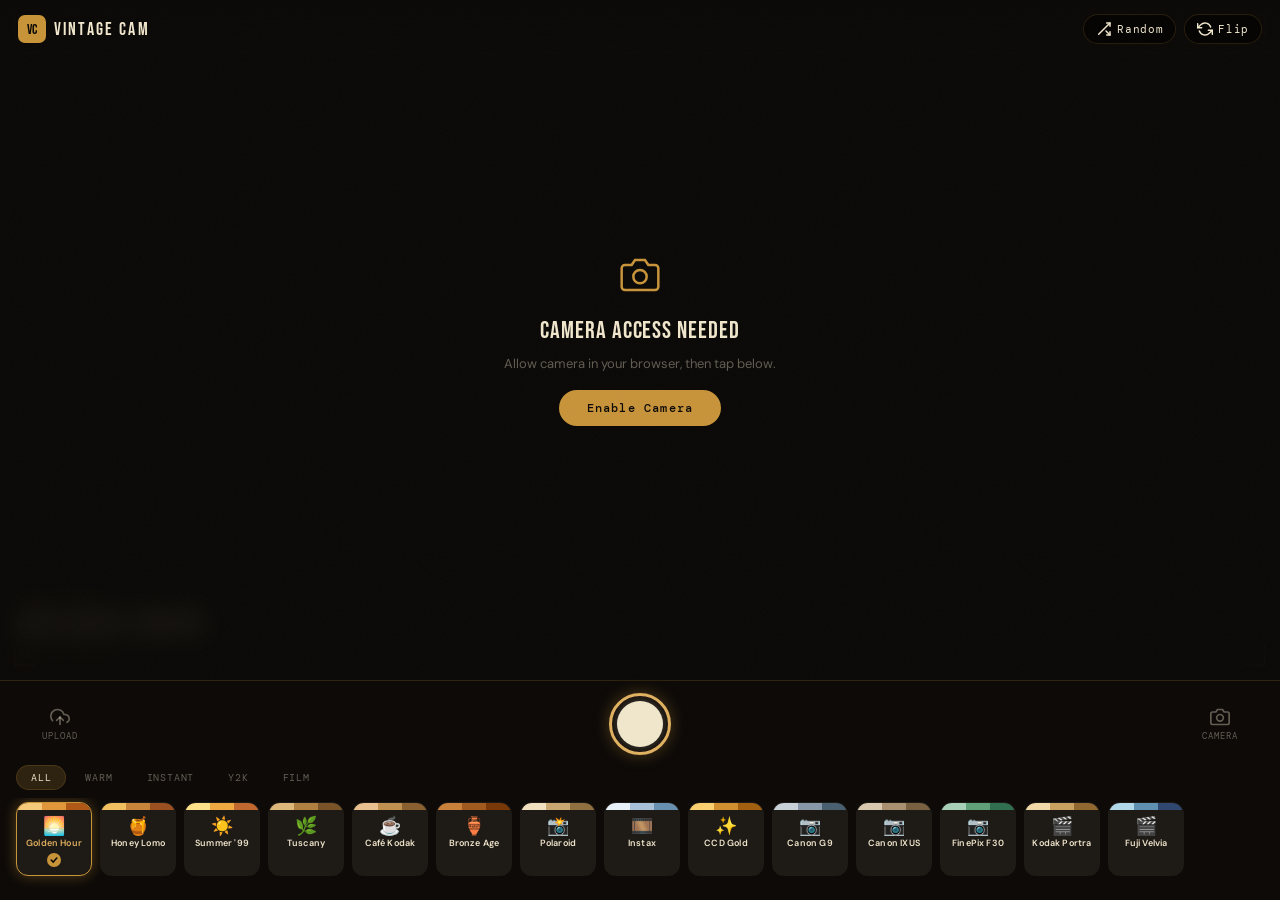
==== index.html @ 3b44c675 "Initial commit - vintage camera studio" ====
<!DOCTYPE html>
<html lang="en">
<head>
  <meta charset="UTF-8">
  <meta name="viewport" content="width=device-width, initial-scale=1.0, maximum-scale=1.0, user-scalable=no, viewport-fit=cover">
  <meta name="theme-color" content="#0c0a08">
  <meta name="apple-mobile-web-app-capable" content="yes">
  <meta name="apple-mobile-web-app-status-bar-style" content="black-translucent">
  <meta name="apple-mobile-web-app-title" content="VintageCam">
  <meta name="mobile-web-app-capable" content="yes">
  <title>Vintage Camera Studio</title>
  <link rel="manifest" href="manifest.json">
  <link rel="apple-touch-icon" href="icons/icon-192.png">
  <link rel="icon" href="icons/icon.svg" type="image/svg+xml">
  <link rel="preconnect" href="https://fonts.googleapis.com">
  <link rel="preconnect" href="https://fonts.gstatic.com" crossorigin>
  <link href="https://fonts.googleapis.com/css2?family=Bebas+Neue&family=DM+Mono:wght@400;500&family=DM+Sans:wght@300;400;500;600&display=swap" rel="stylesheet">
  <link rel="stylesheet" href="styles.css">
</head>
<body>

  <!-- Shutter flash -->
  <div id="flash" class="flash-overlay" aria-hidden="true"></div>

  <!-- Film grain UI overlay -->
  <div class="ui-grain" aria-hidden="true"></div>

  <!-- ── VIEWFINDER (fills entire screen) ── -->
  <main class="viewfinder" role="main">

    <!-- Hidden video source -->
    <video id="video" autoplay muted playsinline webkit-playsinline aria-hidden="true"></video>

    <!-- Single filtered canvas -->
    <canvas id="main-canvas" aria-label="Camera preview with vintage filter"></canvas>

    <!-- Corner brackets -->
    <div class="corner corner-tl" aria-hidden="true"></div>
    <div class="corner corner-tr" aria-hidden="true"></div>
    <div class="corner corner-bl" aria-hidden="true"></div>
    <div class="corner corner-br" aria-hidden="true"></div>

    <!-- Camera name watermark — live region -->
    <div class="cam-name-overlay" aria-live="polite">
      <div class="cno-inner">
        <span class="cno-label">NOW SHOOTING</span>
        <span id="cam-name-big" class="cno-name">Golden Hour</span>
        <span id="cam-cat-tag" class="cno-cat">Warm &amp; Aesthetic</span>
      </div>
    </div>

    <!-- Mode indicator -->
    <div id="mode-indicator" class="mode-indicator live" aria-live="polite">
      <span class="mode-dot" aria-hidden="true"></span>
      <span id="mode-text">LIVE</span>
    </div>

    <!-- Permission error state -->
    <div id="permission-error" class="perm-error hidden" role="alert">
      <div class="perm-icon">
        <svg width="40" height="40" viewBox="0 0 24 24" fill="none" stroke="currentColor" stroke-width="1.5">
          <path d="M23 19a2 2 0 0 1-2 2H3a2 2 0 0 1-2-2V8a2 2 0 0 1 2-2h4l2-3h6l2 3h4a2 2 0 0 1 2 2z"/>
          <circle cx="12" cy="13" r="4"/>
        </svg>
      </div>
      <p class="perm-title">Camera Access Needed</p>
      <p class="perm-sub">Allow camera in your browser, then tap below.</p>
      <button id="retry-camera-btn" class="perm-btn">Enable Camera</button>
    </div>

  </main>

  <!-- ── TOP BAR ── -->
  <header class="top-bar">
    <div class="tb-brand">
      <span class="tb-logo">VC</span>
      <span class="tb-title">VINTAGE CAM</span>
    </div>
    <div class="tb-actions">
      <button id="random-btn" class="tb-btn" aria-label="Random preset" title="Lucky Shot (R)">
        <svg width="16" height="16" viewBox="0 0 24 24" fill="none" stroke="currentColor" stroke-width="2.2" stroke-linecap="round" stroke-linejoin="round">
          <polyline points="16 3 21 3 21 8"/><line x1="4" y1="20" x2="21" y2="3"/>
          <polyline points="21 16 21 21 16 21"/><line x1="15" y1="15" x2="21" y2="21"/>
        </svg>
        <span>Random</span>
      </button>
      <button id="flip-btn" class="tb-btn" aria-label="Flip camera">
        <svg width="16" height="16" viewBox="0 0 24 24" fill="none" stroke="currentColor" stroke-width="2.2" stroke-linecap="round" stroke-linejoin="round">
          <path d="M1 4v6h6"/><path d="M23 20v-6h-6"/>
          <path d="M20.49 9A9 9 0 0 0 5.64 5.64L1 10m22 4l-4.64 4.36A9 9 0 0 1 3.51 15"/>
        </svg>
        <span>Flip</span>
      </button>
    </div>
  </header>

  <!-- ── BOTTOM PANEL ── -->
  <div class="bottom-panel">

    <!-- Shutter row -->
    <div class="shutter-row">

      <!-- Upload -->
      <label class="side-btn" for="file-input" aria-label="Upload photo" title="Upload photo">
        <svg width="20" height="20" viewBox="0 0 24 24" fill="none" stroke="currentColor" stroke-width="2" stroke-linecap="round" stroke-linejoin="round">
          <polyline points="16 16 12 12 8 16"/><line x1="12" y1="12" x2="12" y2="21"/>
          <path d="M20.39 18.39A5 5 0 0 0 18 9h-1.26A8 8 0 1 0 3 16.3"/>
        </svg>
        <span>Upload</span>
      </label>

      <!-- Shutter -->
      <button id="capture-btn" class="shutter-btn" aria-label="Capture photo (Space)">
        <div class="shutter-ring">
          <div class="shutter-inner"></div>
        </div>
      </button>

      <!-- Camera toggle -->
      <button id="mode-toggle-btn" class="side-btn" aria-label="Switch camera / back to live">
        <svg width="20" height="20" viewBox="0 0 24 24" fill="none" stroke="currentColor" stroke-width="2" stroke-linecap="round" stroke-linejoin="round">
          <path d="M23 19a2 2 0 0 1-2 2H3a2 2 0 0 1-2-2V8a2 2 0 0 1 2-2h4l2-3h6l2 3h4a2 2 0 0 1 2 2z"/>
          <circle cx="12" cy="13" r="4"/>
        </svg>
        <span>Camera</span>
      </button>

    </div>

    <!-- ── CAMERA SELECTOR ── -->
    <div class="selector-panel">

      <!-- Category Tabs with sliding indicator -->
      <div class="cat-tabs-wrapper">
        <div class="cat-tabs" id="cat-tabs" role="tablist" aria-label="Filter by camera type">
          <button class="cat-tab active" data-category="all" role="tab" aria-selected="true">All</button>
          <button class="cat-tab" data-category="Warm &amp; Aesthetic" role="tab" aria-selected="false">Warm</button>
          <button class="cat-tab" data-category="Instant Camera" role="tab" aria-selected="false">Instant</button>
          <button class="cat-tab" data-category="Y2K Digicam" role="tab" aria-selected="false">Y2K</button>
          <button class="cat-tab" data-category="Film" role="tab" aria-selected="false">Film</button>
        </div>
        <!-- Magnetic sliding indicator -->
        <div class="cat-indicator" id="cat-indicator" aria-hidden="true"></div>
      </div>

      <!-- Camera cards — horizontally scrollable -->
      <div class="camera-cards-scroll" id="preset-list" role="listbox" aria-label="Camera presets"></div>

    </div>

  </div>

  <!-- Hidden file input -->
  <input type="file" id="file-input" accept="image/*" aria-hidden="true">

  <!-- Toast -->
  <div id="toast" class="toast" role="status" aria-live="polite"></div>

  <script src="js/presets.js"></script>
  <script src="js/filters.js"></script>
  <script src="js/app.js"></script>
  <script src="js/tabs.js"></script>

</body>
</html>
---- styles.css ----
/* ═══════════════════════════════════════════════════════════
   VINTAGE CAMERA STUDIO — Redesigned UI
   Aesthetic: Dark Room Editorial · Bebas Neue · Amber accent
   ═══════════════════════════════════════════════════════════ */

@import url('https://fonts.googleapis.com/css2?family=Bebas+Neue&family=DM+Mono:wght@400;500&family=DM+Sans:wght@300;400;500;600&display=swap');

/* ── TOKENS ── */
:root {
  --bg:          #0c0a08;
  --bg2:         #151210;
  --bg3:         #1e1a16;
  --panel:       rgba(14,11,9,0.94);
  --border:      rgba(200,148,58,0.18);
  --amber:       #c8943a;
  --amber-lt:    #e0b060;
  --amber-glow:  rgba(200,148,58,0.35);
  --cream:       #f0e6cc;
  --muted:       rgba(240,230,204,0.38);
  --text:        #f0e6cc;
  --font-display: 'Bebas Neue', sans-serif;
  --font-mono:    'DM Mono', monospace;
  --font-ui:      'DM Sans', sans-serif;
  --r-card:       12px;
  --r-pill:       100px;
  --panel-h:      200px; /* bottom panel height — used for viewfinder offset */
}

/* ── RESET ── */
*, *::before, *::after { box-sizing: border-box; margin: 0; padding: 0; }
html, body { height: 100%; overflow: hidden; background: var(--bg); color: var(--text); font-family: var(--font-ui); -webkit-tap-highlight-color: transparent; }
button { cursor: pointer; background: none; border: none; color: inherit; font: inherit; }

/* ── FLASH ── */
.flash-overlay {
  position: fixed; inset: 0; z-index: 9999;
  background: #fff; opacity: 0; pointer-events: none;
  transition: opacity 0.08s ease;
}
.flash-overlay.active { opacity: 0.92; }

/* ── GRAIN ── */
.ui-grain {
  position: fixed; inset: 0; z-index: 1; pointer-events: none;
  background-image: url("data:image/svg+xml,%3Csvg viewBox='0 0 200 200' xmlns='http://www.w3.org/2000/svg'%3E%3Cfilter id='n'%3E%3CfeTurbulence type='fractalNoise' baseFrequency='0.9' numOctaves='4' stitchTiles='stitch'/%3E%3C/filter%3E%3Crect width='100%25' height='100%25' filter='url(%23n)' opacity='0.04'/%3E%3C/svg%3E");
  background-size: 150px 150px;
  opacity: 0.6;
}

/* ── VIEWFINDER ── */
.viewfinder {
  position: fixed;
  top: 0; left: 0; right: 0;
  bottom: var(--panel-h);
  overflow: hidden;
  background: #000;
}

#video { display: none; }

#main-canvas {
  position: absolute;
  inset: 0;
  width: 100%;
  height: 100%;
  object-fit: cover;
  display: block;
}

/* ── CORNER BRACKETS ── */
.corner {
  position: absolute; width: 22px; height: 22px; z-index: 4; pointer-events: none;
  border-color: var(--amber-lt);
  border-style: solid;
  opacity: 0.8;
}
.corner-tl { top: 14px; left: 14px;  border-width: 2px 0 0 2px; border-radius: 3px 0 0 0; }
.corner-tr { top: 14px; right: 14px; border-width: 2px 2px 0 0; border-radius: 0 3px 0 0; }
.corner-bl { bottom: 14px; left: 14px;  border-width: 0 0 2px 2px; border-radius: 0 0 0 3px; }
.corner-br { bottom: 14px; right: 14px; border-width: 0 2px 2px 0; border-radius: 0 0 3px 0; }

/* ── CAMERA NAME WATERMARK ── */
.cam-name-overlay {
  position: absolute;
  bottom: 18px; left: 18px;
  z-index: 5;
  pointer-events: none;
}
.cno-inner {
  display: flex;
  flex-direction: column;
  gap: 1px;
}
.cno-label {
  font-family: var(--font-mono);
  font-size: 8px;
  letter-spacing: 0.22em;
  text-transform: uppercase;
  color: var(--amber);
  opacity: 0.9;
}
.cno-name {
  font-family: var(--font-display);
  font-size: clamp(28px, 7vw, 42px);
  line-height: 1;
  color: var(--cream);
  text-shadow: 0 2px 20px rgba(0,0,0,0.8), 0 0 40px rgba(200,148,58,0.3);
  letter-spacing: 0.03em;
  transition: opacity 0.25s ease;
}
.cno-cat {
  font-family: var(--font-mono);
  font-size: 9px;
  letter-spacing: 0.16em;
  text-transform: uppercase;
  color: var(--amber-lt);
  opacity: 0.75;
  margin-top: 2px;
}

/* ── MODE INDICATOR ── */
.mode-indicator {
  position: absolute;
  top: 16px; right: 16px;
  z-index: 5;
  display: flex; align-items: center; gap: 5px;
  font-family: var(--font-mono);
  font-size: 10px;
  letter-spacing: 0.18em;
  padding: 4px 8px;
  border-radius: var(--r-pill);
  background: rgba(0,0,0,0.5);
  border: 1px solid rgba(255,255,255,0.1);
  backdrop-filter: blur(8px);
  pointer-events: none;
}
.mode-dot {
  width: 6px; height: 6px;
  border-radius: 50%;
  animation: pulse-dot 2s ease infinite;
}
.mode-indicator.live  .mode-dot { background: #70d870; }
.mode-indicator.photo .mode-dot { background: var(--amber); animation: none; }
@keyframes pulse-dot {
  0%,100% { opacity: 1; transform: scale(1); }
  50%      { opacity: 0.4; transform: scale(0.7); }
}

/* ── PERMISSION ERROR ── */
.perm-error {
  position: absolute; inset: 0; z-index: 8;
  display: flex; flex-direction: column; align-items: center; justify-content: center;
  gap: 10px; padding: 32px;
  background: rgba(12,10,8,0.92);
  backdrop-filter: blur(12px);
}
.perm-error.hidden { display: none; }
.perm-icon { color: var(--amber); margin-bottom: 6px; }
.perm-title { font-family: var(--font-display); font-size: 24px; letter-spacing: 0.04em; }
.perm-sub   { font-size: 13px; color: var(--muted); text-align: center; max-width: 280px; }
.perm-btn {
  margin-top: 8px;
  padding: 10px 28px;
  background: var(--amber);
  color: var(--bg);
  border-radius: var(--r-pill);
  font-family: var(--font-mono);
  font-size: 12px;
  font-weight: 500;
  letter-spacing: 0.1em;
}

/* ── TOP BAR ── */
.top-bar {
  position: fixed;
  top: 0; left: 0; right: 0;
  z-index: 10;
  display: flex;
  align-items: center;
  justify-content: space-between;
  padding: 14px 18px;
  padding-top: max(14px, env(safe-area-inset-top));
  background: linear-gradient(to bottom, rgba(12,10,8,0.85) 0%, transparent 100%);
  pointer-events: none;
}
.tb-brand {
  display: flex; align-items: center; gap: 8px;
  pointer-events: auto;
}
.tb-logo {
  width: 28px; height: 28px;
  border-radius: 7px;
  background: var(--amber);
  display: flex; align-items: center; justify-content: center;
  font-family: var(--font-display);
  font-size: 14px;
  color: var(--bg);
  letter-spacing: 0.02em;
  line-height: 1;
  padding-top: 2px;
}
.tb-title {
  font-family: var(--font-display);
  font-size: 18px;
  letter-spacing: 0.12em;
  color: var(--cream);
}
.tb-actions {
  display: flex; gap: 8px;
  pointer-events: auto;
}
.tb-btn {
  display: flex; align-items: center; gap: 5px;
  padding: 6px 12px;
  border-radius: var(--r-pill);
  background: rgba(0,0,0,0.5);
  border: 1px solid var(--border);
  backdrop-filter: blur(10px);
  font-size: 11px;
  font-family: var(--font-mono);
  letter-spacing: 0.06em;
  color: var(--cream);
  transition: background 0.15s, border-color 0.15s, transform 0.1s;
}
.tb-btn:hover  { background: rgba(200,148,58,0.15); border-color: var(--amber); }
.tb-btn:active { transform: scale(0.94); }

/* ── BOTTOM PANEL ── */
.bottom-panel {
  position: fixed;
  bottom: 0; left: 0; right: 0;
  height: var(--panel-h);
  z-index: 10;
  background: var(--panel);
  border-top: 1px solid var(--border);
  backdrop-filter: blur(20px) saturate(1.4);
  display: flex;
  flex-direction: column;
  padding-bottom: max(0px, env(safe-area-inset-bottom));
}

/* ── SHUTTER ROW ── */
.shutter-row {
  display: flex;
  align-items: center;
  justify-content: space-between;
  padding: 10px 32px 6px;
  flex-shrink: 0;
}
.side-btn {
  display: flex; flex-direction: column; align-items: center; gap: 3px;
  width: 56px;
  color: var(--muted);
  font-family: var(--font-mono);
  font-size: 9px;
  letter-spacing: 0.1em;
  text-transform: uppercase;
  transition: color 0.15s, transform 0.1s;
}
.side-btn:hover  { color: var(--cream); }
.side-btn:active { transform: scale(0.9); color: var(--amber); }

/* ── SHUTTER BUTTON ── */
.shutter-btn {
  display: flex; align-items: center; justify-content: center;
  width: 66px; height: 66px;
  border-radius: 50%;
  background: transparent;
  padding: 0;
  transition: transform 0.1s;
}
.shutter-btn:active { transform: scale(0.9); }
.shutter-ring {
  width: 62px; height: 62px;
  border-radius: 50%;
  border: 3px solid var(--amber-lt);
  display: flex; align-items: center; justify-content: center;
  box-shadow: 0 0 16px var(--amber-glow), inset 0 0 8px rgba(200,148,58,0.08);
  transition: box-shadow 0.15s, border-color 0.15s;
}
.shutter-btn:hover .shutter-ring {
  box-shadow: 0 0 28px var(--amber-glow), 0 0 50px rgba(200,148,58,0.2), inset 0 0 12px rgba(200,148,58,0.12);
  border-color: var(--amber);
}
.shutter-inner {
  width: 46px; height: 46px;
  border-radius: 50%;
  background: var(--cream);
  box-shadow: 0 0 10px rgba(240,230,204,0.3);
  transition: background 0.15s, transform 0.1s;
}
.shutter-btn:hover  .shutter-inner { background: #fff; }
.shutter-btn:active .shutter-inner { transform: scale(0.88); }

/* ── SELECTOR PANEL ── */
.selector-panel {
  flex: 1;
  display: flex;
  flex-direction: column;
  overflow: hidden;
  min-height: 0;
}

/* ── CATEGORY TABS ── */
.cat-tabs-wrapper {
  position: relative;
  padding: 0 16px;
  flex-shrink: 0;
  margin-bottom: 6px;
}
.cat-tabs {
  display: flex;
  gap: 4px;
  overflow-x: auto;
  scrollbar-width: none;
  padding: 2px 0 2px;
  position: relative;
  z-index: 2;
}
.cat-tabs::-webkit-scrollbar { display: none; }

.cat-tab {
  flex-shrink: 0;
  padding: 5px 14px;
  border-radius: var(--r-pill);
  font-family: var(--font-mono);
  font-size: 10px;
  letter-spacing: 0.08em;
  text-transform: uppercase;
  color: var(--muted);
  transition: color 0.2s;
  white-space: nowrap;
  position: relative;
  z-index: 2;
  border: 1px solid transparent;
}
.cat-tab.active { color: var(--cream); }
.cat-tab:hover:not(.active) { color: rgba(240,230,204,0.65); }

/* Magnetic sliding indicator */
.cat-indicator {
  position: absolute;
  top: 2px;
  height: calc(100% - 4px);
  background: rgba(200,148,58,0.18);
  border: 1px solid var(--border);
  border-radius: var(--r-pill);
  pointer-events: none;
  z-index: 1;
  transition: left 0.3s cubic-bezier(0.34, 1.56, 0.64, 1),
              width 0.3s cubic-bezier(0.34, 1.56, 0.64, 1);
}

/* ── CAMERA CARDS SCROLL ── */
.camera-cards-scroll {
  display: flex;
  gap: 8px;
  overflow-x: auto;
  scrollbar-width: none;
  padding: 4px 16px 8px;
  flex: 1;
  align-items: flex-start;
}
.camera-cards-scroll::-webkit-scrollbar { display: none; }

/* ── CAMERA CARD ── */
.preset-btn {
  flex-shrink: 0;
  display: flex;
  flex-direction: column;
  align-items: center;
  gap: 0;
  width: 76px;
  border-radius: var(--r-card);
  background: var(--bg3);
  border: 1.5px solid transparent;
  overflow: hidden;
  transition: border-color 0.2s, transform 0.15s, box-shadow 0.2s;
  position: relative;
}
.preset-btn:hover  { transform: translateY(-2px); border-color: rgba(200,148,58,0.35); }
.preset-btn:active { transform: scale(0.95); }
.preset-btn.active {
  border-color: var(--amber);
  box-shadow: 0 0 14px rgba(200,148,58,0.4), 0 0 0 0px transparent;
}

/* Swatch strip (colour signature at top of card) */
.pb-swatch {
  width: 100%;
  height: 7px;
  display: flex;
  border-radius: var(--r-card) var(--r-card) 0 0;
  overflow: hidden;
}
.pb-swatch-chunk { flex: 1; }

/* Card body */
.pb-body {
  display: flex;
  flex-direction: column;
  align-items: center;
  gap: 3px;
  padding: 7px 6px 8px;
  width: 100%;
}
.pb-icon { font-size: 18px; line-height: 1; }
.pb-name {
  font-family: var(--font-ui);
  font-size: 9px;
  font-weight: 600;
  letter-spacing: 0.02em;
  color: var(--cream);
  text-align: center;
  line-height: 1.2;
  word-break: break-word;
  hyphens: auto;
}
.preset-btn.active .pb-name { color: var(--amber-lt); }

/* Active check mark */
.pb-check {
  width: 14px; height: 14px;
  border-radius: 50%;
  background: var(--amber);
  display: flex; align-items: center; justify-content: center;
  opacity: 0;
  transition: opacity 0.2s;
  margin-top: 1px;
}
.preset-btn.active .pb-check { opacity: 1; }
.pb-check svg { width: 8px; height: 8px; stroke: var(--bg); }

/* ── TOAST ── */
.toast {
  position: fixed;
  bottom: calc(var(--panel-h) + 16px);
  left: 50%; transform: translateX(-50%) translateY(10px);
  z-index: 100;
  background: rgba(12,10,8,0.92);
  border: 1px solid var(--border);
  backdrop-filter: blur(16px);
  color: var(--cream);
  font-family: var(--font-mono);
  font-size: 11px;
  letter-spacing: 0.08em;
  padding: 8px 18px;
  border-radius: var(--r-pill);
  white-space: nowrap;
  opacity: 0;
  pointer-events: none;
  transition: opacity 0.25s ease, transform 0.25s ease;
}
.toast.visible { opacity: 1; transform: translateX(-50%) translateY(0); }

/* ── FILE INPUT ── */
#file-input { position: absolute; opacity: 0; pointer-events: none; width: 1px; height: 1px; }

/* ── RESPONSIVE ── */
@media (min-height: 800px) {
  :root { --panel-h: 220px; }
}
@media (max-height: 600px) {
  :root { --panel-h: 175px; }
  .shutter-btn { width: 56px; height: 56px; }
  .shutter-ring { width: 52px; height: 52px; }
  .shutter-inner { width: 38px; height: 38px; }
  .cno-name { font-size: 26px; }
}
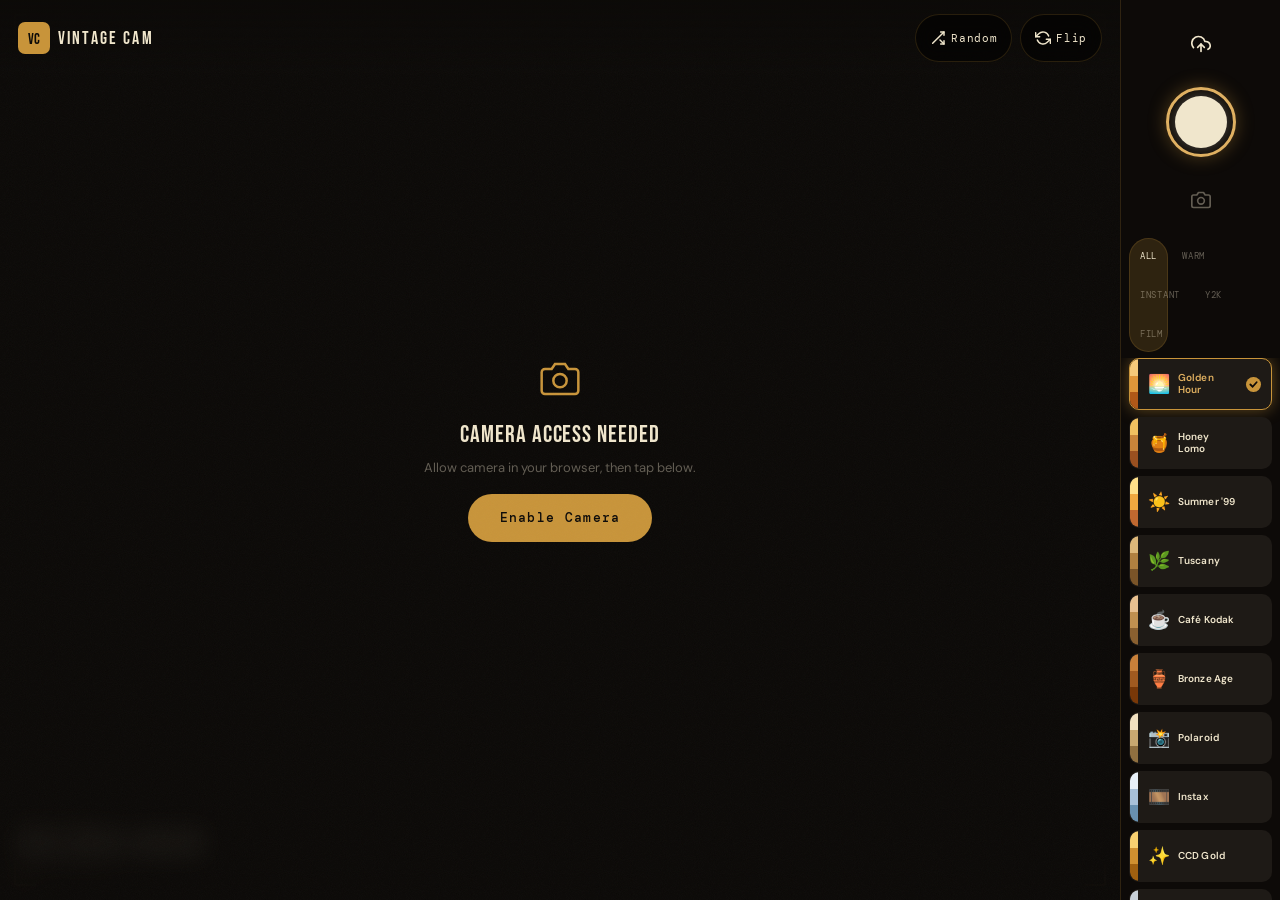
==== commit 69bb0daa: "update" ====
--- a/index.html
+++ b/index.html
@@ -1,8 +1,10 @@
 <!DOCTYPE html>
 <html lang="en">
+
 <head>
   <meta charset="UTF-8">
-  <meta name="viewport" content="width=device-width, initial-scale=1.0, maximum-scale=1.0, user-scalable=no, viewport-fit=cover">
+  <meta name="viewport"
+    content="width=device-width, initial-scale=1.0, maximum-scale=1.0, user-scalable=no, viewport-fit=cover">
   <meta name="theme-color" content="#0c0a08">
   <meta name="apple-mobile-web-app-capable" content="yes">
   <meta name="apple-mobile-web-app-status-bar-style" content="black-translucent">
@@ -14,15 +16,21 @@
   <link rel="icon" href="icons/icon.svg" type="image/svg+xml">
   <link rel="preconnect" href="https://fonts.googleapis.com">
   <link rel="preconnect" href="https://fonts.gstatic.com" crossorigin>
-  <link href="https://fonts.googleapis.com/css2?family=Bebas+Neue&family=DM+Mono:wght@400;500&family=DM+Sans:wght@300;400;500;600&display=swap" rel="stylesheet">
+  <link
+    href="https://fonts.googleapis.com/css2?family=Bebas+Neue&family=DM+Mono:wght@400;500&family=DM+Sans:wght@300;400;500;600&display=swap"
+    rel="stylesheet">
   <link rel="stylesheet" href="styles.css">
 </head>
+
 <body>
 
   <!-- Shutter flash -->
   <div id="flash" class="flash-overlay" aria-hidden="true"></div>
 
-  <!-- Film grain UI overlay -->
+  <!-- Light leak (Dazz Cam effect — sweeps on shutter press) -->
+  <div id="light-leak" class="light-leak" aria-hidden="true"></div>
+
+  <!-- Animated film grain overlay -->
   <div class="ui-grain" aria-hidden="true"></div>
 
   <!-- ── VIEWFINDER (fills entire screen) ── -->
@@ -59,8 +67,8 @@
     <div id="permission-error" class="perm-error hidden" role="alert">
       <div class="perm-icon">
         <svg width="40" height="40" viewBox="0 0 24 24" fill="none" stroke="currentColor" stroke-width="1.5">
-          <path d="M23 19a2 2 0 0 1-2 2H3a2 2 0 0 1-2-2V8a2 2 0 0 1 2-2h4l2-3h6l2 3h4a2 2 0 0 1 2 2z"/>
-          <circle cx="12" cy="13" r="4"/>
+          <path d="M23 19a2 2 0 0 1-2 2H3a2 2 0 0 1-2-2V8a2 2 0 0 1 2-2h4l2-3h6l2 3h4a2 2 0 0 1 2 2z" />
+          <circle cx="12" cy="13" r="4" />
         </svg>
       </div>
       <p class="perm-title">Camera Access Needed</p>
@@ -78,16 +86,21 @@
     </div>
     <div class="tb-actions">
       <button id="random-btn" class="tb-btn" aria-label="Random preset" title="Lucky Shot (R)">
-        <svg width="16" height="16" viewBox="0 0 24 24" fill="none" stroke="currentColor" stroke-width="2.2" stroke-linecap="round" stroke-linejoin="round">
-          <polyline points="16 3 21 3 21 8"/><line x1="4" y1="20" x2="21" y2="3"/>
-          <polyline points="21 16 21 21 16 21"/><line x1="15" y1="15" x2="21" y2="21"/>
+        <svg width="16" height="16" viewBox="0 0 24 24" fill="none" stroke="currentColor" stroke-width="2.2"
+          stroke-linecap="round" stroke-linejoin="round">
+          <polyline points="16 3 21 3 21 8" />
+          <line x1="4" y1="20" x2="21" y2="3" />
+          <polyline points="21 16 21 21 16 21" />
+          <line x1="15" y1="15" x2="21" y2="21" />
         </svg>
         <span>Random</span>
       </button>
       <button id="flip-btn" class="tb-btn" aria-label="Flip camera">
-        <svg width="16" height="16" viewBox="0 0 24 24" fill="none" stroke="currentColor" stroke-width="2.2" stroke-linecap="round" stroke-linejoin="round">
-          <path d="M1 4v6h6"/><path d="M23 20v-6h-6"/>
-          <path d="M20.49 9A9 9 0 0 0 5.64 5.64L1 10m22 4l-4.64 4.36A9 9 0 0 1 3.51 15"/>
+        <svg width="16" height="16" viewBox="0 0 24 24" fill="none" stroke="currentColor" stroke-width="2.2"
+          stroke-linecap="round" stroke-linejoin="round">
+          <path d="M1 4v6h6" />
+          <path d="M23 20v-6h-6" />
+          <path d="M20.49 9A9 9 0 0 0 5.64 5.64L1 10m22 4l-4.64 4.36A9 9 0 0 1 3.51 15" />
         </svg>
         <span>Flip</span>
       </button>
@@ -102,9 +115,11 @@
 
       <!-- Upload -->
       <label class="side-btn" for="file-input" aria-label="Upload photo" title="Upload photo">
-        <svg width="20" height="20" viewBox="0 0 24 24" fill="none" stroke="currentColor" stroke-width="2" stroke-linecap="round" stroke-linejoin="round">
-          <polyline points="16 16 12 12 8 16"/><line x1="12" y1="12" x2="12" y2="21"/>
-          <path d="M20.39 18.39A5 5 0 0 0 18 9h-1.26A8 8 0 1 0 3 16.3"/>
+        <svg width="20" height="20" viewBox="0 0 24 24" fill="none" stroke="currentColor" stroke-width="2"
+          stroke-linecap="round" stroke-linejoin="round">
+          <polyline points="16 16 12 12 8 16" />
+          <line x1="12" y1="12" x2="12" y2="21" />
+          <path d="M20.39 18.39A5 5 0 0 0 18 9h-1.26A8 8 0 1 0 3 16.3" />
         </svg>
         <span>Upload</span>
       </label>
@@ -118,9 +133,10 @@
 
       <!-- Camera toggle -->
       <button id="mode-toggle-btn" class="side-btn" aria-label="Switch camera / back to live">
-        <svg width="20" height="20" viewBox="0 0 24 24" fill="none" stroke="currentColor" stroke-width="2" stroke-linecap="round" stroke-linejoin="round">
-          <path d="M23 19a2 2 0 0 1-2 2H3a2 2 0 0 1-2-2V8a2 2 0 0 1 2-2h4l2-3h6l2 3h4a2 2 0 0 1 2 2z"/>
-          <circle cx="12" cy="13" r="4"/>
+        <svg width="20" height="20" viewBox="0 0 24 24" fill="none" stroke="currentColor" stroke-width="2"
+          stroke-linecap="round" stroke-linejoin="round">
+          <path d="M23 19a2 2 0 0 1-2 2H3a2 2 0 0 1-2-2V8a2 2 0 0 1 2-2h4l2-3h6l2 3h4a2 2 0 0 1 2 2z" />
+          <circle cx="12" cy="13" r="4" />
         </svg>
         <span>Camera</span>
       </button>
@@ -162,4 +178,5 @@
   <script src="js/tabs.js"></script>
 
 </body>
-</html>
+
+</html>
--- a/styles.css
+++ b/styles.css
@@ -1,5 +1,5 @@
 /* ═══════════════════════════════════════════════════════════
-   VINTAGE CAMERA STUDIO — Redesigned UI
+   VINTAGE CAMERA STUDIO — Mobile-First UI v2
    Aesthetic: Dark Room Editorial · Bebas Neue · Amber accent
    ═══════════════════════════════════════════════════════════ */
 
@@ -7,236 +7,308 @@
 
 /* ── TOKENS ── */
 :root {
-  --bg:          #0c0a08;
-  --bg2:         #151210;
-  --bg3:         #1e1a16;
-  --panel:       rgba(14,11,9,0.94);
-  --border:      rgba(200,148,58,0.18);
-  --amber:       #c8943a;
-  --amber-lt:    #e0b060;
-  --amber-glow:  rgba(200,148,58,0.35);
-  --cream:       #f0e6cc;
-  --muted:       rgba(240,230,204,0.38);
-  --text:        #f0e6cc;
+  --bg: #0c0a08;
+  --bg2: #151210;
+  --bg3: #1e1a16;
+  --panel: rgba(14, 11, 9, 0.96);
+  --border: rgba(200, 148, 58, 0.18);
+  --amber: #c8943a;
+  --amber-lt: #e0b060;
+  --amber-glow: rgba(200, 148, 58, 0.35);
+  --cream: #f0e6cc;
+  --muted: rgba(240, 230, 204, 0.38);
+  --text: #f0e6cc;
   --font-display: 'Bebas Neue', sans-serif;
-  --font-mono:    'DM Mono', monospace;
-  --font-ui:      'DM Sans', sans-serif;
-  --r-card:       12px;
-  --r-pill:       100px;
-  --panel-h:      200px; /* bottom panel height — used for viewfinder offset */
+  --font-mono: 'DM Mono', monospace;
+  --font-ui: 'DM Sans', sans-serif;
+  --r-card: 12px;
+  --r-pill: 100px;
+
+  /* Portrait panel height */
+  --panel-h: 210px;
+  /* Landscape sidebar width */
+  --panel-w: 160px;
 }
 
 /* ── RESET ── */
-*, *::before, *::after { box-sizing: border-box; margin: 0; padding: 0; }
-html, body { height: 100%; overflow: hidden; background: var(--bg); color: var(--text); font-family: var(--font-ui); -webkit-tap-highlight-color: transparent; }
-button { cursor: pointer; background: none; border: none; color: inherit; font: inherit; }
+*,
+*::before,
+*::after {
+  box-sizing: border-box;
+  margin: 0;
+  padding: 0;
+}
+
+html {
+  height: 100%;
+  overflow: hidden;
+  /* Prevent iOS rubber-band scroll */
+  position: fixed;
+  width: 100%;
+}
+
+body {
+  height: 100%;
+  overflow: hidden;
+  background: var(--bg);
+  color: var(--text);
+  font-family: var(--font-ui);
+  /* Kill ghost tap highlight on all mobile browsers */
+  -webkit-tap-highlight-color: transparent;
+  touch-action: none;
+  user-select: none;
+  -webkit-user-select: none;
+}
+
+/* All interactive elements: instant tap, no highlight */
+button,
+label[for] {
+  cursor: pointer;
+  background: none;
+  border: none;
+  color: inherit;
+  font: inherit;
+  /* Removes the 300ms tap delay on mobile */
+  touch-action: manipulation;
+  -webkit-tap-highlight-color: transparent;
+  user-select: none;
+  -webkit-user-select: none;
+}
 
 /* ── FLASH ── */
 .flash-overlay {
-  position: fixed; inset: 0; z-index: 9999;
-  background: #fff; opacity: 0; pointer-events: none;
-  transition: opacity 0.08s ease;
-}
-.flash-overlay.active { opacity: 0.92; }
-
-/* ── GRAIN ── */
+  position: fixed;
+  inset: 0;
+  z-index: 9999;
+  background: #fff;
+  opacity: 0;
+  pointer-events: none;
+  transition: opacity 0.06s ease;
+}
+
+.flash-overlay.active {
+  opacity: 0.95;
+}
+
+/* ── LIGHT LEAK (Dazz Cam feature) ── */
+/*
+  Logic: A gradient sweeps from left → right with amber/orange hues.
+  Triggered by adding .active class via JS on shutter press.
+  It layers ABOVE the canvas but BELOW the UI controls.
+*/
+.light-leak {
+  position: fixed;
+  inset: 0;
+  z-index: 9998;
+  pointer-events: none;
+  opacity: 0;
+  background: linear-gradient(135deg,
+      rgba(255, 140, 0, 0.0) 0%,
+      rgba(255, 180, 60, 0.55) 25%,
+      rgba(220, 90, 20, 0.45) 50%,
+      rgba(255, 200, 80, 0.3) 75%,
+      rgba(255, 140, 0, 0.0) 100%);
+  mix-blend-mode: screen;
+  transition: opacity 0.05s ease;
+}
+
+.light-leak.active {
+  opacity: 1;
+  animation: leak-sweep 0.45s ease-out forwards;
+}
+
+@keyframes leak-sweep {
+  0% {
+    opacity: 0.9;
+    transform: translateX(-100%) skewX(-12deg);
+  }
+
+  60% {
+    opacity: 0.8;
+  }
+
+  100% {
+    opacity: 0;
+    transform: translateX(110%) skewX(-12deg);
+  }
+}
+
+/* ── ANIMATED FILM GRAIN (Dazz Cam feature) ── */
+/*
+  Logic: SVG feTurbulence generates fractal noise.
+  JS reseeds the baseFrequency every few frames via a data-seed attribute,
+  making it flicker like real silver-halide film grain.
+  The grain sits above the canvas but below controls (z-index 2).
+*/
 .ui-grain {
-  position: fixed; inset: 0; z-index: 1; pointer-events: none;
-  background-image: url("data:image/svg+xml,%3Csvg viewBox='0 0 200 200' xmlns='http://www.w3.org/2000/svg'%3E%3Cfilter id='n'%3E%3CfeTurbulence type='fractalNoise' baseFrequency='0.9' numOctaves='4' stitchTiles='stitch'/%3E%3C/filter%3E%3Crect width='100%25' height='100%25' filter='url(%23n)' opacity='0.04'/%3E%3C/svg%3E");
-  background-size: 150px 150px;
-  opacity: 0.6;
-}
+  position: fixed;
+  inset: 0;
+  z-index: 2;
+  pointer-events: none;
+  background-image: url("data:image/svg+xml,%3Csvg viewBox='0 0 200 200' xmlns='http://www.w3.org/2000/svg'%3E%3Cfilter id='n'%3E%3CfeTurbulence type='fractalNoise' baseFrequency='0.85' numOctaves='4' stitchTiles='stitch'/%3E%3C/filter%3E%3Crect width='100%25' height='100%25' filter='url(%23n)' opacity='0.05'/%3E%3C/svg%3E");
+  background-size: 160px 160px;
+  opacity: 0.65;
+  /* JS will animate between multiple grain backgrounds */
+  animation: grain-flicker 0.12s steps(1) infinite;
+}
+
+@keyframes grain-flicker {
+  0% {
+    background-position: 0 0;
+  }
+
+  20% {
+    background-position: -40px -80px;
+  }
+
+  40% {
+    background-position: 80px 40px;
+  }
+
+  60% {
+    background-position: -80px 20px;
+  }
+
+  80% {
+    background-position: 40px -40px;
+  }
+}
+
+/* ════════════════════════════════════════════════
+   PORTRAIT LAYOUT  (default — mobile-first)
+   ════════════════════════════════════════════════ */
 
 /* ── VIEWFINDER ── */
+/*
+  The viewfinder fills from top to (screen - panel-h).
+  Canvas inside it is always absolute-inset, GPU composited.
+*/
 .viewfinder {
   position: fixed;
-  top: 0; left: 0; right: 0;
+  top: 0;
+  left: 0;
+  right: 0;
   bottom: var(--panel-h);
   overflow: hidden;
   background: #000;
 }
 
-#video { display: none; }
+#video {
+  display: none;
+}
 
 #main-canvas {
   position: absolute;
   inset: 0;
   width: 100%;
   height: 100%;
-  object-fit: cover;
   display: block;
-}
-
-/* ── CORNER BRACKETS ── */
-.corner {
-  position: absolute; width: 22px; height: 22px; z-index: 4; pointer-events: none;
-  border-color: var(--amber-lt);
-  border-style: solid;
-  opacity: 0.8;
-}
-.corner-tl { top: 14px; left: 14px;  border-width: 2px 0 0 2px; border-radius: 3px 0 0 0; }
-.corner-tr { top: 14px; right: 14px; border-width: 2px 2px 0 0; border-radius: 0 3px 0 0; }
-.corner-bl { bottom: 14px; left: 14px;  border-width: 0 0 2px 2px; border-radius: 0 0 0 3px; }
-.corner-br { bottom: 14px; right: 14px; border-width: 0 2px 2px 0; border-radius: 0 0 3px 0; }
-
-/* ── CAMERA NAME WATERMARK ── */
-.cam-name-overlay {
-  position: absolute;
-  bottom: 18px; left: 18px;
-  z-index: 5;
-  pointer-events: none;
-}
-.cno-inner {
-  display: flex;
-  flex-direction: column;
-  gap: 1px;
-}
-.cno-label {
-  font-family: var(--font-mono);
-  font-size: 8px;
-  letter-spacing: 0.22em;
-  text-transform: uppercase;
-  color: var(--amber);
-  opacity: 0.9;
-}
-.cno-name {
-  font-family: var(--font-display);
-  font-size: clamp(28px, 7vw, 42px);
-  line-height: 1;
-  color: var(--cream);
-  text-shadow: 0 2px 20px rgba(0,0,0,0.8), 0 0 40px rgba(200,148,58,0.3);
-  letter-spacing: 0.03em;
-  transition: opacity 0.25s ease;
-}
-.cno-cat {
-  font-family: var(--font-mono);
-  font-size: 9px;
-  letter-spacing: 0.16em;
-  text-transform: uppercase;
-  color: var(--amber-lt);
-  opacity: 0.75;
-  margin-top: 2px;
-}
-
-/* ── MODE INDICATOR ── */
-.mode-indicator {
-  position: absolute;
-  top: 16px; right: 16px;
-  z-index: 5;
-  display: flex; align-items: center; gap: 5px;
-  font-family: var(--font-mono);
-  font-size: 10px;
-  letter-spacing: 0.18em;
-  padding: 4px 8px;
-  border-radius: var(--r-pill);
-  background: rgba(0,0,0,0.5);
-  border: 1px solid rgba(255,255,255,0.1);
-  backdrop-filter: blur(8px);
-  pointer-events: none;
-}
-.mode-dot {
-  width: 6px; height: 6px;
-  border-radius: 50%;
-  animation: pulse-dot 2s ease infinite;
-}
-.mode-indicator.live  .mode-dot { background: #70d870; }
-.mode-indicator.photo .mode-dot { background: var(--amber); animation: none; }
-@keyframes pulse-dot {
-  0%,100% { opacity: 1; transform: scale(1); }
-  50%      { opacity: 0.4; transform: scale(0.7); }
-}
-
-/* ── PERMISSION ERROR ── */
-.perm-error {
-  position: absolute; inset: 0; z-index: 8;
-  display: flex; flex-direction: column; align-items: center; justify-content: center;
-  gap: 10px; padding: 32px;
-  background: rgba(12,10,8,0.92);
-  backdrop-filter: blur(12px);
-}
-.perm-error.hidden { display: none; }
-.perm-icon { color: var(--amber); margin-bottom: 6px; }
-.perm-title { font-family: var(--font-display); font-size: 24px; letter-spacing: 0.04em; }
-.perm-sub   { font-size: 13px; color: var(--muted); text-align: center; max-width: 280px; }
-.perm-btn {
-  margin-top: 8px;
-  padding: 10px 28px;
-  background: var(--amber);
-  color: var(--bg);
-  border-radius: var(--r-pill);
-  font-family: var(--font-mono);
-  font-size: 12px;
-  font-weight: 500;
-  letter-spacing: 0.1em;
+  /* Canvas drawn via JS to fill; will-change hints GPU layer promotion */
+  will-change: contents;
 }
 
 /* ── TOP BAR ── */
 .top-bar {
   position: fixed;
-  top: 0; left: 0; right: 0;
+  top: 0;
+  left: 0;
+  right: 0;
   z-index: 10;
   display: flex;
   align-items: center;
   justify-content: space-between;
-  padding: 14px 18px;
-  padding-top: max(14px, env(safe-area-inset-top));
-  background: linear-gradient(to bottom, rgba(12,10,8,0.85) 0%, transparent 100%);
+  /* Safe area: avoid iPhone notch / Dynamic Island */
+  padding: max(14px, env(safe-area-inset-top)) 18px 14px 18px;
+  background: linear-gradient(to bottom, rgba(12, 10, 8, 0.88) 0%, transparent 100%);
   pointer-events: none;
 }
+
 .tb-brand {
-  display: flex; align-items: center; gap: 8px;
+  display: flex;
+  align-items: center;
+  gap: 8px;
   pointer-events: auto;
 }
+
 .tb-logo {
-  width: 28px; height: 28px;
+  width: 32px;
+  height: 32px;
   border-radius: 7px;
   background: var(--amber);
-  display: flex; align-items: center; justify-content: center;
+  display: flex;
+  align-items: center;
+  justify-content: center;
   font-family: var(--font-display);
-  font-size: 14px;
+  font-size: 15px;
   color: var(--bg);
   letter-spacing: 0.02em;
   line-height: 1;
   padding-top: 2px;
 }
+
 .tb-title {
   font-family: var(--font-display);
   font-size: 18px;
   letter-spacing: 0.12em;
   color: var(--cream);
 }
+
 .tb-actions {
-  display: flex; gap: 8px;
+  display: flex;
+  gap: 8px;
   pointer-events: auto;
 }
+
+/* Touch-friendly top-bar buttons — min 48px hit area */
 .tb-btn {
-  display: flex; align-items: center; gap: 5px;
-  padding: 6px 12px;
+  display: flex;
+  align-items: center;
+  gap: 5px;
+  min-height: 48px;
+  padding: 0 14px;
   border-radius: var(--r-pill);
-  background: rgba(0,0,0,0.5);
+  background: rgba(0, 0, 0, 0.52);
   border: 1px solid var(--border);
   backdrop-filter: blur(10px);
+  -webkit-backdrop-filter: blur(10px);
   font-size: 11px;
   font-family: var(--font-mono);
   letter-spacing: 0.06em;
   color: var(--cream);
   transition: background 0.15s, border-color 0.15s, transform 0.1s;
-}
-.tb-btn:hover  { background: rgba(200,148,58,0.15); border-color: var(--amber); }
-.tb-btn:active { transform: scale(0.94); }
-
-/* ── BOTTOM PANEL ── */
+  touch-action: manipulation;
+}
+
+.tb-btn:hover {
+  background: rgba(200, 148, 58, 0.15);
+  border-color: var(--amber);
+}
+
+.tb-btn:active {
+  transform: scale(0.92);
+}
+
+/* ── BOTTOM PANEL (portrait) ── */
+/*
+  Panel sits at the bottom of the screen.
+  padding-bottom uses safe-area-inset-bottom so controls
+  are never hidden behind home indicator on iPhone.
+*/
 .bottom-panel {
   position: fixed;
-  bottom: 0; left: 0; right: 0;
+  bottom: 0;
+  left: 0;
+  right: 0;
   height: var(--panel-h);
   z-index: 10;
   background: var(--panel);
   border-top: 1px solid var(--border);
-  backdrop-filter: blur(20px) saturate(1.4);
+  backdrop-filter: blur(22px) saturate(1.4);
+  -webkit-backdrop-filter: blur(22px) saturate(1.4);
   display: flex;
   flex-direction: column;
-  padding-bottom: max(0px, env(safe-area-inset-bottom));
+  /* Home indicator safe area */
+  padding-bottom: env(safe-area-inset-bottom);
 }
 
 /* ── SHUTTER ROW ── */
@@ -244,53 +316,93 @@
   display: flex;
   align-items: center;
   justify-content: space-between;
-  padding: 10px 32px 6px;
+  padding: 12px 28px 8px;
   flex-shrink: 0;
 }
+
+/* Side buttons (Upload / Camera toggle) — min 48×48 touch target */
 .side-btn {
-  display: flex; flex-direction: column; align-items: center; gap: 3px;
-  width: 56px;
+  display: flex;
+  flex-direction: column;
+  align-items: center;
+  justify-content: center;
+  gap: 3px;
+  min-width: 64px;
+  min-height: 56px;
   color: var(--muted);
   font-family: var(--font-mono);
   font-size: 9px;
   letter-spacing: 0.1em;
   text-transform: uppercase;
   transition: color 0.15s, transform 0.1s;
-}
-.side-btn:hover  { color: var(--cream); }
-.side-btn:active { transform: scale(0.9); color: var(--amber); }
-
-/* ── SHUTTER BUTTON ── */
+  touch-action: manipulation;
+}
+
+.side-btn:hover {
+  color: var(--cream);
+}
+
+.side-btn:active {
+  transform: scale(0.9);
+  color: var(--amber);
+}
+
+/* ── SHUTTER BUTTON ──
+   Large centered button — easy to press with thumb.
+   76px outer, 70px ring, 52px inner disc.
+*/
 .shutter-btn {
-  display: flex; align-items: center; justify-content: center;
-  width: 66px; height: 66px;
+  display: flex;
+  align-items: center;
+  justify-content: center;
+  width: 76px;
+  height: 76px;
   border-radius: 50%;
   background: transparent;
   padding: 0;
-  transition: transform 0.1s;
-}
-.shutter-btn:active { transform: scale(0.9); }
+  transition: transform 0.08s;
+  touch-action: manipulation;
+  /* Expand tap area beyond the visual circle */
+  -webkit-tap-highlight-color: transparent;
+}
+
+.shutter-btn:active {
+  transform: scale(0.88);
+}
+
 .shutter-ring {
-  width: 62px; height: 62px;
+  width: 70px;
+  height: 70px;
   border-radius: 50%;
   border: 3px solid var(--amber-lt);
-  display: flex; align-items: center; justify-content: center;
-  box-shadow: 0 0 16px var(--amber-glow), inset 0 0 8px rgba(200,148,58,0.08);
+  display: flex;
+  align-items: center;
+  justify-content: center;
+  box-shadow: 0 0 18px var(--amber-glow), inset 0 0 8px rgba(200, 148, 58, 0.08);
   transition: box-shadow 0.15s, border-color 0.15s;
 }
+
 .shutter-btn:hover .shutter-ring {
-  box-shadow: 0 0 28px var(--amber-glow), 0 0 50px rgba(200,148,58,0.2), inset 0 0 12px rgba(200,148,58,0.12);
+  box-shadow: 0 0 30px var(--amber-glow), 0 0 56px rgba(200, 148, 58, 0.22), inset 0 0 14px rgba(200, 148, 58, 0.12);
   border-color: var(--amber);
 }
+
 .shutter-inner {
-  width: 46px; height: 46px;
+  width: 52px;
+  height: 52px;
   border-radius: 50%;
   background: var(--cream);
-  box-shadow: 0 0 10px rgba(240,230,204,0.3);
+  box-shadow: 0 0 12px rgba(240, 230, 204, 0.3);
   transition: background 0.15s, transform 0.1s;
 }
-.shutter-btn:hover  .shutter-inner { background: #fff; }
-.shutter-btn:active .shutter-inner { transform: scale(0.88); }
+
+.shutter-btn:hover .shutter-inner {
+  background: #fff;
+}
+
+.shutter-btn:active .shutter-inner {
+  transform: scale(0.85);
+}
 
 /* ── SELECTOR PANEL ── */
 .selector-panel {
@@ -308,20 +420,27 @@
   flex-shrink: 0;
   margin-bottom: 6px;
 }
+
 .cat-tabs {
   display: flex;
   gap: 4px;
   overflow-x: auto;
   scrollbar-width: none;
-  padding: 2px 0 2px;
+  padding: 2px 0;
   position: relative;
   z-index: 2;
-}
-.cat-tabs::-webkit-scrollbar { display: none; }
-
+  -webkit-overflow-scrolling: touch;
+}
+
+.cat-tabs::-webkit-scrollbar {
+  display: none;
+}
+
+/* Tab buttons — min 48px tap target */
 .cat-tab {
   flex-shrink: 0;
-  padding: 5px 14px;
+  padding: 8px 16px;
+  min-height: 36px;
   border-radius: var(--r-pill);
   font-family: var(--font-mono);
   font-size: 10px;
@@ -333,67 +452,100 @@
   position: relative;
   z-index: 2;
   border: 1px solid transparent;
-}
-.cat-tab.active { color: var(--cream); }
-.cat-tab:hover:not(.active) { color: rgba(240,230,204,0.65); }
+  touch-action: manipulation;
+}
+
+.cat-tab.active {
+  color: var(--cream);
+}
+
+.cat-tab:hover:not(.active) {
+  color: rgba(240, 230, 204, 0.65);
+}
 
 /* Magnetic sliding indicator */
 .cat-indicator {
   position: absolute;
   top: 2px;
   height: calc(100% - 4px);
-  background: rgba(200,148,58,0.18);
+  background: rgba(200, 148, 58, 0.18);
   border: 1px solid var(--border);
   border-radius: var(--r-pill);
   pointer-events: none;
   z-index: 1;
   transition: left 0.3s cubic-bezier(0.34, 1.56, 0.64, 1),
-              width 0.3s cubic-bezier(0.34, 1.56, 0.64, 1);
-}
-
-/* ── CAMERA CARDS SCROLL ── */
+    width 0.3s cubic-bezier(0.34, 1.56, 0.64, 1);
+}
+
+/* ── CAMERA CARDS SCROLL ──
+   Horizontal scroll with snap points for satisfying swipe feel.
+*/
 .camera-cards-scroll {
   display: flex;
-  gap: 8px;
+  gap: 9px;
   overflow-x: auto;
+  overflow-y: hidden;
   scrollbar-width: none;
-  padding: 4px 16px 8px;
+  padding: 4px 16px 10px;
   flex: 1;
   align-items: flex-start;
-}
-.camera-cards-scroll::-webkit-scrollbar { display: none; }
-
-/* ── CAMERA CARD ── */
+  -webkit-overflow-scrolling: touch;
+  scroll-behavior: smooth;
+  scroll-snap-type: x proximity;
+}
+
+.camera-cards-scroll::-webkit-scrollbar {
+  display: none;
+}
+
+/* ── CAMERA CARD ──
+   Bigger cards (84px wide) for easier touch selection.
+   scroll-snap-align so each card docks cleanly.
+*/
 .preset-btn {
   flex-shrink: 0;
   display: flex;
   flex-direction: column;
   align-items: center;
   gap: 0;
-  width: 76px;
+  width: 84px;
+  min-height: 80px;
   border-radius: var(--r-card);
   background: var(--bg3);
   border: 1.5px solid transparent;
   overflow: hidden;
   transition: border-color 0.2s, transform 0.15s, box-shadow 0.2s;
   position: relative;
-}
-.preset-btn:hover  { transform: translateY(-2px); border-color: rgba(200,148,58,0.35); }
-.preset-btn:active { transform: scale(0.95); }
+  scroll-snap-align: start;
+  touch-action: manipulation;
+}
+
+.preset-btn:hover {
+  transform: translateY(-2px);
+  border-color: rgba(200, 148, 58, 0.35);
+}
+
+.preset-btn:active {
+  transform: scale(0.93);
+}
+
 .preset-btn.active {
   border-color: var(--amber);
-  box-shadow: 0 0 14px rgba(200,148,58,0.4), 0 0 0 0px transparent;
-}
-
-/* Swatch strip (colour signature at top of card) */
+  box-shadow: 0 0 16px rgba(200, 148, 58, 0.45);
+}
+
+/* Swatch strip */
 .pb-swatch {
   width: 100%;
-  height: 7px;
+  height: 10px;
   display: flex;
   border-radius: var(--r-card) var(--r-card) 0 0;
   overflow: hidden;
 }
-.pb-swatch-chunk { flex: 1; }
+
+.pb-swatch-chunk {
+  flex: 1;
+}
 
 /* Card body */
 .pb-body {
@@ -401,13 +553,18 @@
   flex-direction: column;
   align-items: center;
   gap: 3px;
-  padding: 7px 6px 8px;
+  padding: 8px 6px 8px;
   width: 100%;
 }
-.pb-icon { font-size: 18px; line-height: 1; }
+
+.pb-icon {
+  font-size: 22px;
+  line-height: 1;
+}
+
 .pb-name {
   font-family: var(--font-ui);
-  font-size: 9px;
+  font-size: 9.5px;
   font-weight: 600;
   letter-spacing: 0.02em;
   color: var(--cream);
@@ -416,54 +573,455 @@
   word-break: break-word;
   hyphens: auto;
 }
-.preset-btn.active .pb-name { color: var(--amber-lt); }
+
+.preset-btn.active .pb-name {
+  color: var(--amber-lt);
+}
 
 /* Active check mark */
 .pb-check {
-  width: 14px; height: 14px;
+  width: 15px;
+  height: 15px;
   border-radius: 50%;
   background: var(--amber);
-  display: flex; align-items: center; justify-content: center;
+  display: flex;
+  align-items: center;
+  justify-content: center;
   opacity: 0;
   transition: opacity 0.2s;
   margin-top: 1px;
 }
-.preset-btn.active .pb-check { opacity: 1; }
-.pb-check svg { width: 8px; height: 8px; stroke: var(--bg); }
+
+.preset-btn.active .pb-check {
+  opacity: 1;
+}
+
+.pb-check svg {
+  width: 9px;
+  height: 9px;
+  stroke: var(--bg);
+}
+
+/* ── CORNER BRACKETS ── */
+.corner {
+  position: absolute;
+  width: 22px;
+  height: 22px;
+  z-index: 4;
+  pointer-events: none;
+  border-color: var(--amber-lt);
+  border-style: solid;
+  opacity: 0.8;
+}
+
+.corner-tl {
+  top: 14px;
+  left: 14px;
+  border-width: 2px 0 0 2px;
+  border-radius: 3px 0 0 0;
+}
+
+.corner-tr {
+  top: 14px;
+  right: 14px;
+  border-width: 2px 2px 0 0;
+  border-radius: 0 3px 0 0;
+}
+
+.corner-bl {
+  bottom: 14px;
+  left: 14px;
+  border-width: 0 0 2px 2px;
+  border-radius: 0 0 0 3px;
+}
+
+.corner-br {
+  bottom: 14px;
+  right: 14px;
+  border-width: 0 2px 2px 0;
+  border-radius: 0 0 3px 0;
+}
+
+/* ── CAMERA NAME WATERMARK ── */
+.cam-name-overlay {
+  position: absolute;
+  bottom: 18px;
+  left: 18px;
+  z-index: 5;
+  pointer-events: none;
+}
+
+.cno-inner {
+  display: flex;
+  flex-direction: column;
+  gap: 1px;
+}
+
+.cno-label {
+  font-family: var(--font-mono);
+  font-size: 8px;
+  letter-spacing: 0.22em;
+  text-transform: uppercase;
+  color: var(--amber);
+  opacity: 0.9;
+}
+
+.cno-name {
+  font-family: var(--font-display);
+  font-size: clamp(26px, 7vw, 42px);
+  line-height: 1;
+  color: var(--cream);
+  text-shadow: 0 2px 20px rgba(0, 0, 0, 0.8), 0 0 40px rgba(200, 148, 58, 0.3);
+  letter-spacing: 0.03em;
+  transition: opacity 0.25s ease;
+}
+
+.cno-cat {
+  font-family: var(--font-mono);
+  font-size: 9px;
+  letter-spacing: 0.16em;
+  text-transform: uppercase;
+  color: var(--amber-lt);
+  opacity: 0.75;
+  margin-top: 2px;
+}
+
+/* ── MODE INDICATOR ── */
+.mode-indicator {
+  position: absolute;
+  top: 16px;
+  right: 16px;
+  z-index: 5;
+  display: flex;
+  align-items: center;
+  gap: 5px;
+  font-family: var(--font-mono);
+  font-size: 10px;
+  letter-spacing: 0.18em;
+  padding: 5px 10px;
+  border-radius: var(--r-pill);
+  background: rgba(0, 0, 0, 0.5);
+  border: 1px solid rgba(255, 255, 255, 0.1);
+  backdrop-filter: blur(8px);
+  -webkit-backdrop-filter: blur(8px);
+  pointer-events: none;
+}
+
+.mode-dot {
+  width: 6px;
+  height: 6px;
+  border-radius: 50%;
+  animation: pulse-dot 2s ease infinite;
+}
+
+.mode-indicator.live .mode-dot {
+  background: #70d870;
+}
+
+.mode-indicator.photo .mode-dot {
+  background: var(--amber);
+  animation: none;
+}
+
+@keyframes pulse-dot {
+
+  0%,
+  100% {
+    opacity: 1;
+    transform: scale(1);
+  }
+
+  50% {
+    opacity: 0.4;
+    transform: scale(0.7);
+  }
+}
+
+/* ── PERMISSION ERROR ── */
+.perm-error {
+  position: absolute;
+  inset: 0;
+  z-index: 8;
+  display: flex;
+  flex-direction: column;
+  align-items: center;
+  justify-content: center;
+  gap: 10px;
+  padding: 32px;
+  background: rgba(12, 10, 8, 0.92);
+  backdrop-filter: blur(12px);
+  -webkit-backdrop-filter: blur(12px);
+}
+
+.perm-error.hidden {
+  display: none;
+}
+
+.perm-icon {
+  color: var(--amber);
+  margin-bottom: 6px;
+}
+
+.perm-title {
+  font-family: var(--font-display);
+  font-size: 24px;
+  letter-spacing: 0.04em;
+}
+
+.perm-sub {
+  font-size: 13px;
+  color: var(--muted);
+  text-align: center;
+  max-width: 280px;
+}
+
+.perm-btn {
+  margin-top: 8px;
+  padding: 14px 32px;
+  min-height: 48px;
+  background: var(--amber);
+  color: var(--bg);
+  border-radius: var(--r-pill);
+  font-family: var(--font-mono);
+  font-size: 13px;
+  font-weight: 500;
+  letter-spacing: 0.1em;
+  touch-action: manipulation;
+}
 
 /* ── TOAST ── */
 .toast {
   position: fixed;
   bottom: calc(var(--panel-h) + 16px);
-  left: 50%; transform: translateX(-50%) translateY(10px);
+  left: 50%;
+  transform: translateX(-50%) translateY(10px);
   z-index: 100;
-  background: rgba(12,10,8,0.92);
+  background: rgba(12, 10, 8, 0.92);
   border: 1px solid var(--border);
   backdrop-filter: blur(16px);
+  -webkit-backdrop-filter: blur(16px);
   color: var(--cream);
   font-family: var(--font-mono);
   font-size: 11px;
   letter-spacing: 0.08em;
-  padding: 8px 18px;
+  padding: 9px 20px;
   border-radius: var(--r-pill);
   white-space: nowrap;
   opacity: 0;
   pointer-events: none;
   transition: opacity 0.25s ease, transform 0.25s ease;
 }
-.toast.visible { opacity: 1; transform: translateX(-50%) translateY(0); }
+
+.toast.visible {
+  opacity: 1;
+  transform: translateX(-50%) translateY(0);
+}
 
 /* ── FILE INPUT ── */
-#file-input { position: absolute; opacity: 0; pointer-events: none; width: 1px; height: 1px; }
-
-/* ── RESPONSIVE ── */
-@media (min-height: 800px) {
-  :root { --panel-h: 220px; }
-}
-@media (max-height: 600px) {
-  :root { --panel-h: 175px; }
-  .shutter-btn { width: 56px; height: 56px; }
-  .shutter-ring { width: 52px; height: 52px; }
-  .shutter-inner { width: 38px; height: 38px; }
-  .cno-name { font-size: 26px; }
-}
+#file-input {
+  position: absolute;
+  opacity: 0;
+  pointer-events: none;
+  width: 1px;
+  height: 1px;
+}
+
+/* ════════════════════════════════════════════════
+   LANDSCAPE LAYOUT
+   ════════════════════════════════════════════════
+
+   Strategy: When the phone is landscape, the bottom panel
+   becomes a RIGHT SIDEBAR. Controls remain vertical and
+   always upright — just like a native camera app.
+   The viewfinder expands to fill all remaining space.
+
+   Why this works better than orientation.lock():
+   - orientation.lock() needs Fullscreen API + PWA install
+   - iOS Safari restricts it even in installed PWAs
+   - CSS layout swap works in ALL browsers instantly
+*/
+@media screen and (orientation: landscape) {
+  :root {
+    --panel-h: 0px;
+    /* unused in landscape */
+  }
+
+  /* Viewfinder: fill entire screen except the right sidebar */
+  .viewfinder {
+    top: 0;
+    left: 0;
+    right: var(--panel-w);
+    bottom: 0;
+  }
+
+  /* Bottom panel becomes right sidebar */
+  .bottom-panel {
+    top: 0;
+    right: 0;
+    left: auto;
+    bottom: 0;
+    width: var(--panel-w);
+    height: 100%;
+    border-top: none;
+    border-left: 1px solid var(--border);
+    /* Vertical flex column */
+    flex-direction: column;
+    padding-bottom: env(safe-area-inset-bottom);
+    padding-right: env(safe-area-inset-right);
+  }
+
+  /* Shutter column: stack items vertically, centered */
+  .shutter-row {
+    flex-direction: column;
+    align-items: center;
+    justify-content: center;
+    gap: 16px;
+    padding: 20px 0 12px;
+  }
+
+  /* Side buttons: row → small icon-only in landscape */
+  .side-btn {
+    flex-direction: row;
+    gap: 6px;
+    min-width: 48px;
+    min-height: 48px;
+    font-size: 8px;
+  }
+
+  .side-btn span {
+    display: none;
+  }
+
+  /* hide text label in tight sidebar */
+
+  /* Selector panel: vertical scroll in landscape */
+  .selector-panel {
+    overflow: hidden;
+  }
+
+  /* Category tabs: wrap or scroll vertically */
+  .cat-tabs-wrapper {
+    padding: 0 8px;
+    margin-bottom: 4px;
+  }
+
+  .cat-tabs {
+    flex-wrap: wrap;
+    gap: 3px;
+    overflow-x: hidden;
+    overflow-y: auto;
+  }
+
+  .cat-tab {
+    padding: 5px 10px;
+    font-size: 9px;
+  }
+
+  /* Cards scroll vertically in sidebar */
+  .camera-cards-scroll {
+    flex-direction: column;
+    overflow-x: hidden;
+    overflow-y: auto;
+    scroll-snap-type: y proximity;
+    padding: 4px 8px 10px;
+    gap: 7px;
+  }
+
+  .preset-btn {
+    width: 100%;
+    flex-direction: row;
+    min-height: 52px;
+    border-radius: 10px;
+  }
+
+  .pb-swatch {
+    width: 8px;
+    height: 100%;
+    flex-direction: column;
+    border-radius: var(--r-card) 0 0 var(--r-card);
+  }
+
+  .pb-body {
+    flex-direction: row;
+    gap: 8px;
+    padding: 8px 10px;
+  }
+
+  .pb-icon {
+    font-size: 18px;
+  }
+
+  .pb-name {
+    text-align: left;
+    font-size: 10px;
+  }
+
+  /* Top bar: adjust for no longer overlapping sidebar */
+  .top-bar {
+    right: var(--panel-w);
+  }
+
+  /* Toast: position above the viewfinder bottom */
+  .toast {
+    bottom: 20px;
+    right: calc(var(--panel-w) + 16px);
+    left: auto;
+    transform: translateY(10px);
+  }
+
+  .toast.visible {
+    transform: translateY(0);
+  }
+}
+
+/* ════════════════════════════════════════════════
+   HEIGHT BREAKPOINTS
+   ════════════════════════════════════════════════ */
+
+/* Tall phones (≥ 800px) */
+@media (min-height: 800px) and (orientation: portrait) {
+  :root {
+    --panel-h: 230px;
+  }
+
+  .shutter-btn {
+    width: 82px;
+    height: 82px;
+  }
+
+  .shutter-ring {
+    width: 76px;
+    height: 76px;
+  }
+
+  .shutter-inner {
+    width: 56px;
+    height: 56px;
+  }
+}
+
+/* Short phones / sq aspect (landscape portrait, < 500px height) */
+@media (max-height: 500px) {
+  .shutter-btn {
+    width: 60px;
+    height: 60px;
+  }
+
+  .shutter-ring {
+    width: 56px;
+    height: 56px;
+  }
+
+  .shutter-inner {
+    width: 40px;
+    height: 40px;
+  }
+
+  .cno-name {
+    font-size: 22px;
+  }
+
+  :root {
+    --panel-w: 140px;
+  }
+}
